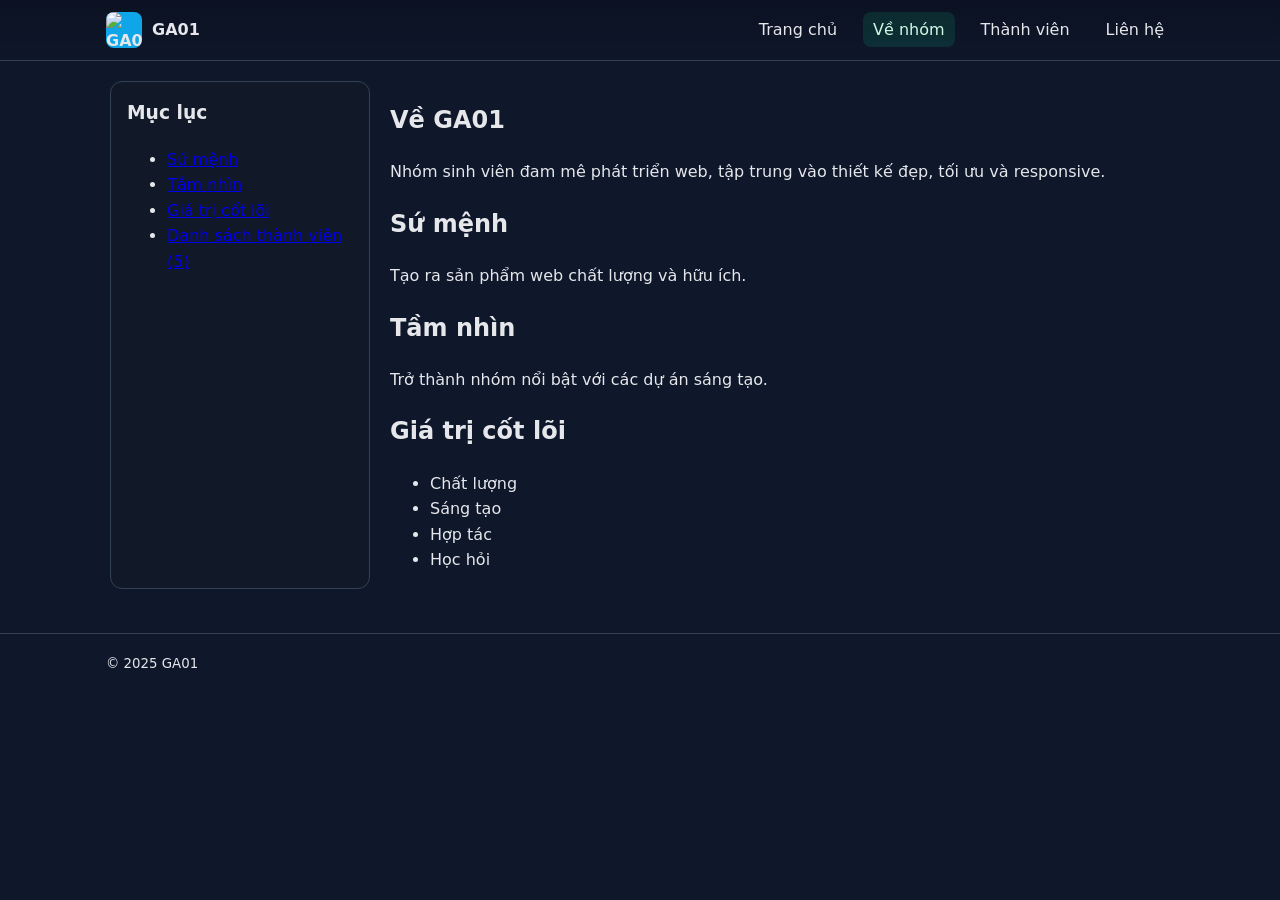
==== about.html @ 02be4dfe "fix tên các file thành viên" ====
<!DOCTYPE html>
<html lang="vi">
<head>
  <meta charset="UTF-8" />
  <meta name="viewport" content="width=device-width, initial-scale=1" />
  <title>GA01 - Về nhóm</title>
  <link rel="stylesheet" href="css/style.css" />
</head>
<body>
  <header class="site-header">
    <div class="container">
      <a class="brand" href="index.html">
        <img src="assets/images/logo.png" alt="GA01 Logo" />
        <span>GA01</span>
      </a>
      <nav class="nav" aria-label="Primary">
        <button id="menuToggle" class="menu-toggle" aria-expanded="false" aria-controls="primaryMenu">☰</button>
        <ul id="primaryMenu" class="menu">
          <li><a href="index.html">Trang chủ</a></li>
          <li><a class="active" href="about.html">Về nhóm</a></li>
          <li><a href="index.html#members">Thành viên</a></li>
          <li><a href="index.html#contact">Liên hệ</a></li>
        </ul>
      </nav>
    </div>
  </header>

  <main class="container layout">
    <aside class="sidebar">
      <h3>Mục lục</h3>
      <ul>
        <li><a href="#mission">Sứ mệnh</a></li>
        <li><a href="#vision">Tầm nhìn</a></li>
        <li><a href="#values">Giá trị cốt lõi</a></li>
        <li><a href="index.html#members">Danh sách thành viên (5)</a></li>
      </ul>
    </aside>

    <section class="content">
      <h1>Về GA01</h1>
      <p>Nhóm sinh viên đam mê phát triển web, tập trung vào thiết kế đẹp, tối ưu và responsive.</p>

      <h2 id="mission">Sứ mệnh</h2>
      <p>Tạo ra sản phẩm web chất lượng và hữu ích.</p>

      <h2 id="vision">Tầm nhìn</h2>
      <p>Trở thành nhóm nổi bật với các dự án sáng tạo.</p>

      <h2 id="values">Giá trị cốt lõi</h2>
      <ul>
        <li>Chất lượng</li>
        <li>Sáng tạo</li>
        <li>Hợp tác</li>
        <li>Học hỏi</li>
      </ul>
    </section>
  </main>

  <footer class="site-footer">
    <div class="container">
      <small>&copy; 2025 GA01</small>
    </div>
  </footer>

  <script src="js/script.js"></script>
</body>
</html>
---- css/style.css ----
/* GA01 Group Website - Base Styles */
:root{
  --bg:#0f172a; /* slate-900 */
  --panel:#111827; /* gray-900 */
  --text:#e5e7eb; /* gray-200 */
  --muted:#9ca3af; /* gray-400 */
  --primary:#10b981; /* emerald-500 */
  --primary-600:#059669;
  --card:#1f2937; /* gray-800 */
  --border:#334155; /* slate-700 */
}
*{box-sizing:border-box}
html,body{margin:0;padding:0;background:var(--bg);color:var(--text);font-family:system-ui,-apple-system,Segoe UI,Roboto,Ubuntu,"Helvetica Neue",Arial,"Noto Sans",sans-serif;line-height:1.6}
img{max-width:100%;display:block}
.container{max-width:1100px;margin:0 auto;padding:0 16px}

/* Header */
.site-header{position:sticky;top:0;z-index:50;background:linear-gradient(180deg,#0b1222,rgba(15,23,42,.7));backdrop-filter:blur(6px);border-bottom:1px solid var(--border)}
.site-header .brand{display:flex;align-items:center;gap:10px;color:var(--text);text-decoration:none;font-weight:700}
.site-header .brand img{width:36px;height:36px;object-fit:cover;border-radius:8px;background:#0ea5e9}
.site-header .container{display:flex;align-items:center;justify-content:space-between;padding:12px 16px}
.nav .menu{list-style:none;margin:0;padding:0;display:flex;gap:16px}
.nav a{color:var(--text);text-decoration:none;padding:8px 10px;border-radius:8px}
.nav a.active,.nav a:hover{background:rgba(16,185,129,.15);color:#d1fae5}
.menu-toggle{display:none;background:none;border:1px solid var(--border);color:var(--text);padding:6px 10px;border-radius:8px}

/* Layout */
.layout{display:grid;grid-template-columns:260px 1fr;gap:20px;padding:20px}
.sidebar{background:var(--panel);border:1px solid var(--border);border-radius:12px;padding:16px}
.sidebar h3{margin-top:0}
.content{background:transparent}

/* Hero */
.hero{background:linear-gradient(135deg,rgba(16,185,129,.15),rgba(59,130,246,.1));border:1px solid var(--border);padding:24px;border-radius:16px;margin-bottom:20px}
.hero h1{margin:0 0 10px}

/* Cards */
.grid{display:grid;grid-template-columns:repeat(5,1fr);gap:16px}
.card{background:var(--card);border:1px solid var(--border);border-radius:14px;overflow:hidden;display:flex;flex-direction:column}
.card img{height:160px;object-fit:cover}
.card h3{margin:12px 12px 0}
.card p{margin:4px 12px 12px;color:var(--muted)}
.btn{margin:0 12px 14px;align-self:flex-start;background:var(--primary);color:#06291f;text-decoration:none;padding:8px 12px;border-radius:8px;font-weight:600}
.btn:hover{background:var(--primary-600);color:#eafff7}

/* Member page */
.member-header{display:flex;align-items:center;gap:16px;margin-bottom:16px}
.avatar{width:96px;height:96px;border-radius:50%;object-fit:cover;border:3px solid var(--primary)}

/* Contact */
.contact ul{list-style:none;padding:0;margin:0}
.contact li{padding:6px 0;border-bottom:1px dashed var(--border)}

/* Footer */
.site-footer{border-top:1px solid var(--border);margin-top:24px}
.site-footer .container{padding:16px}

/* Responsive */
@media (max-width: 980px){
  .layout{grid-template-columns:1fr;}
  .grid{grid-template-columns:repeat(2,1fr)}
}
@media (max-width: 560px){
  .nav .menu{display:none;flex-direction:column;background:var(--panel);position:absolute;right:16px;top:56px;border:1px solid var(--border);border-radius:12px;padding:8px;width:min(90vw,260px)}
  .menu-toggle{display:inline-block}
  .grid{grid-template-columns:1fr}
}
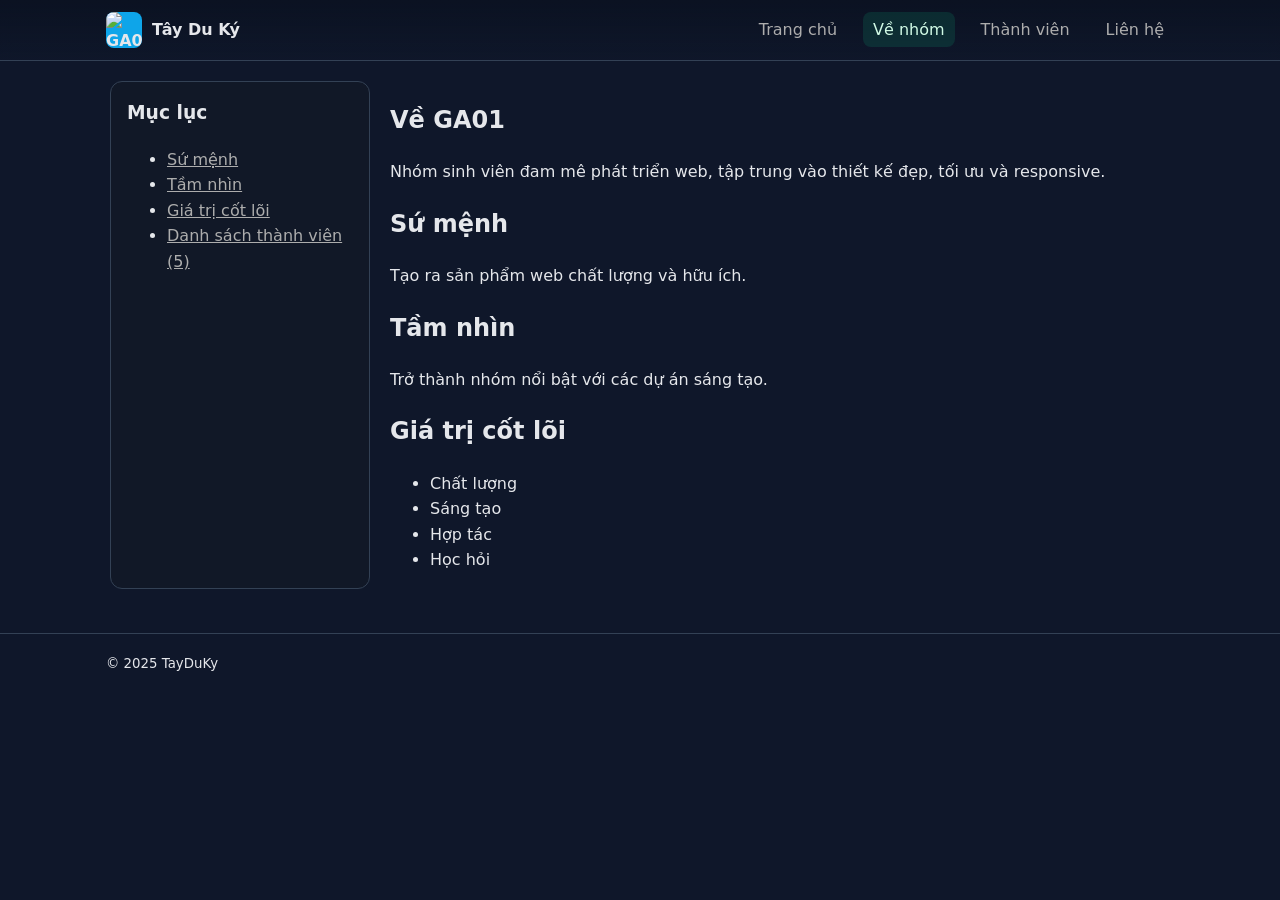
==== commit 185cd63a: "chore(Khai): Rewrite group's name in footer and header" ====
--- a/about.html
+++ b/about.html
@@ -1,67 +1,77 @@
 <!DOCTYPE html>
 <html lang="vi">
-<head>
-  <meta charset="UTF-8" />
-  <meta name="viewport" content="width=device-width, initial-scale=1" />
-  <title>GA01 - Về nhóm</title>
-  <link rel="stylesheet" href="css/style.css" />
-</head>
-<body>
-  <header class="site-header">
-    <div class="container">
-      <a class="brand" href="index.html">
-        <img src="assets/images/logo.png" alt="GA01 Logo" />
-        <span>GA01</span>
-      </a>
-      <nav class="nav" aria-label="Primary">
-        <button id="menuToggle" class="menu-toggle" aria-expanded="false" aria-controls="primaryMenu">☰</button>
-        <ul id="primaryMenu" class="menu">
-          <li><a href="index.html">Trang chủ</a></li>
-          <li><a class="active" href="about.html">Về nhóm</a></li>
-          <li><a href="index.html#members">Thành viên</a></li>
-          <li><a href="index.html#contact">Liên hệ</a></li>
+  <head>
+    <meta charset="UTF-8" />
+    <meta name="viewport" content="width=device-width, initial-scale=1" />
+    <title>GA01 - Về nhóm</title>
+    <link rel="stylesheet" href="css/style.css" />
+  </head>
+  <body>
+    <header class="site-header">
+      <div class="container">
+        <a class="brand" href="index.html">
+          <img src="assets/images/logo.png" alt="GA01 Logo" />
+          <span>Tây Du Ký</span>
+        </a>
+        <nav class="nav" aria-label="Primary">
+          <button
+            id="menuToggle"
+            class="menu-toggle"
+            aria-expanded="false"
+            aria-controls="primaryMenu"
+          >
+            ☰
+          </button>
+          <ul id="primaryMenu" class="menu">
+            <li><a href="index.html">Trang chủ</a></li>
+            <li><a class="active" href="about.html">Về nhóm</a></li>
+            <li><a href="index.html#members">Thành viên</a></li>
+            <li><a href="index.html#contact">Liên hệ</a></li>
+          </ul>
+        </nav>
+      </div>
+    </header>
+
+    <main class="container layout">
+      <aside class="sidebar">
+        <h3>Mục lục</h3>
+        <ul>
+          <li><a href="mission.html">Sứ mệnh</a></li>
+          <li><a href="vision.html">Tầm nhìn</a></li>
+          <li><a href="values.html">Giá trị cốt lõi</a></li>
+          <li><a href="index.html#members">Danh sách thành viên (5)</a></li>
         </ul>
-      </nav>
-    </div>
-  </header>
+      </aside>
 
-  <main class="container layout">
-    <aside class="sidebar">
-      <h3>Mục lục</h3>
-      <ul>
-        <li><a href="#mission">Sứ mệnh</a></li>
-        <li><a href="#vision">Tầm nhìn</a></li>
-        <li><a href="#values">Giá trị cốt lõi</a></li>
-        <li><a href="index.html#members">Danh sách thành viên (5)</a></li>
-      </ul>
-    </aside>
+      <section class="content">
+        <h1>Về GA01</h1>
+        <p>
+          Nhóm sinh viên đam mê phát triển web, tập trung vào thiết kế đẹp, tối
+          ưu và responsive.
+        </p>
 
-    <section class="content">
-      <h1>Về GA01</h1>
-      <p>Nhóm sinh viên đam mê phát triển web, tập trung vào thiết kế đẹp, tối ưu và responsive.</p>
+        <h2 id="mission">Sứ mệnh</h2>
+        <p>Tạo ra sản phẩm web chất lượng và hữu ích.</p>
 
-      <h2 id="mission">Sứ mệnh</h2>
-      <p>Tạo ra sản phẩm web chất lượng và hữu ích.</p>
+        <h2 id="vision">Tầm nhìn</h2>
+        <p>Trở thành nhóm nổi bật với các dự án sáng tạo.</p>
 
-      <h2 id="vision">Tầm nhìn</h2>
-      <p>Trở thành nhóm nổi bật với các dự án sáng tạo.</p>
+        <h2 id="values">Giá trị cốt lõi</h2>
+        <ul>
+          <li>Chất lượng</li>
+          <li>Sáng tạo</li>
+          <li>Hợp tác</li>
+          <li>Học hỏi</li>
+        </ul>
+      </section>
+    </main>
 
-      <h2 id="values">Giá trị cốt lõi</h2>
-      <ul>
-        <li>Chất lượng</li>
-        <li>Sáng tạo</li>
-        <li>Hợp tác</li>
-        <li>Học hỏi</li>
-      </ul>
-    </section>
-  </main>
+    <footer class="site-footer">
+      <div class="container">
+        <small>&copy; 2025 TayDuKy</small>
+      </div>
+    </footer>
 
-  <footer class="site-footer">
-    <div class="container">
-      <small>&copy; 2025 GA01</small>
-    </div>
-  </footer>
-
-  <script src="js/script.js"></script>
-</body>
+    <script src="js/script.js"></script>
+  </body>
 </html>
--- a/css/style.css
+++ b/css/style.css
@@ -1,67 +1,244 @@
 /* GA01 Group Website - Base Styles */
-:root{
-  --bg:#0f172a; /* slate-900 */
-  --panel:#111827; /* gray-900 */
-  --text:#e5e7eb; /* gray-200 */
-  --muted:#9ca3af; /* gray-400 */
-  --primary:#10b981; /* emerald-500 */
-  --primary-600:#059669;
-  --card:#1f2937; /* gray-800 */
-  --border:#334155; /* slate-700 */
-}
-*{box-sizing:border-box}
-html,body{margin:0;padding:0;background:var(--bg);color:var(--text);font-family:system-ui,-apple-system,Segoe UI,Roboto,Ubuntu,"Helvetica Neue",Arial,"Noto Sans",sans-serif;line-height:1.6}
-img{max-width:100%;display:block}
-.container{max-width:1100px;margin:0 auto;padding:0 16px}
+:root {
+  --bg: #0f172a; /* slate-900 */
+  --panel: #111827; /* gray-900 */
+  --text: #e5e7eb; /* gray-200 */
+  --muted: #9ca3af; /* gray-400 */
+  --primary: #10b981; /* emerald-500 */
+  --primary-600: #059669;
+  --card: #1f2937; /* gray-800 */
+  --border: #334155; /* slate-700 */
+}
+* {
+  box-sizing: border-box;
+}
+html,
+body {
+  margin: 0;
+  padding: 0;
+  background: var(--bg);
+  color: var(--text);
+  font-family: system-ui, -apple-system, Segoe UI, Roboto, Ubuntu,
+    "Helvetica Neue", Arial, "Noto Sans", sans-serif;
+  line-height: 1.6;
+}
+img {
+  max-width: 100%;
+  display: block;
+}
+.container {
+  max-width: 1100px;
+  margin: 0 auto;
+  padding: 0 16px;
+}
 
 /* Header */
-.site-header{position:sticky;top:0;z-index:50;background:linear-gradient(180deg,#0b1222,rgba(15,23,42,.7));backdrop-filter:blur(6px);border-bottom:1px solid var(--border)}
-.site-header .brand{display:flex;align-items:center;gap:10px;color:var(--text);text-decoration:none;font-weight:700}
-.site-header .brand img{width:36px;height:36px;object-fit:cover;border-radius:8px;background:#0ea5e9}
-.site-header .container{display:flex;align-items:center;justify-content:space-between;padding:12px 16px}
-.nav .menu{list-style:none;margin:0;padding:0;display:flex;gap:16px}
-.nav a{color:var(--text);text-decoration:none;padding:8px 10px;border-radius:8px}
-.nav a.active,.nav a:hover{background:rgba(16,185,129,.15);color:#d1fae5}
-.menu-toggle{display:none;background:none;border:1px solid var(--border);color:var(--text);padding:6px 10px;border-radius:8px}
+.site-header {
+  position: sticky;
+  top: 0;
+  z-index: 50;
+  background: linear-gradient(180deg, #0b1222, rgba(15, 23, 42, 0.7));
+  backdrop-filter: blur(6px);
+  border-bottom: 1px solid var(--border);
+}
+.site-header .brand {
+  display: flex;
+  align-items: center;
+  gap: 10px;
+  color: var(--text);
+  text-decoration: none;
+  font-weight: 700;
+}
+.site-header .brand img {
+  width: 36px;
+  height: 36px;
+  object-fit: cover;
+  border-radius: 8px;
+  background: #0ea5e9;
+}
+.site-header .container {
+  display: flex;
+  align-items: center;
+  justify-content: space-between;
+  padding: 12px 16px;
+}
+.nav .menu {
+  list-style: none;
+  margin: 0;
+  padding: 0;
+  display: flex;
+  gap: 16px;
+}
+.nav a {
+  color: var(--text);
+  text-decoration: none;
+  padding: 8px 10px;
+  border-radius: 8px;
+}
+.nav a.active,
+.nav a:hover {
+  background: rgba(16, 185, 129, 0.15);
+  color: #d1fae5;
+}
+.menu-toggle {
+  display: none;
+  background: none;
+  border: 1px solid var(--border);
+  color: var(--text);
+  padding: 6px 10px;
+  border-radius: 8px;
+}
 
 /* Layout */
-.layout{display:grid;grid-template-columns:260px 1fr;gap:20px;padding:20px}
-.sidebar{background:var(--panel);border:1px solid var(--border);border-radius:12px;padding:16px}
-.sidebar h3{margin-top:0}
-.content{background:transparent}
-
+.layout {
+  display: grid;
+  grid-template-columns: 260px 1fr;
+  gap: 20px;
+  padding: 20px;
+}
+.sidebar {
+  background: var(--panel);
+  border: 1px solid var(--border);
+  border-radius: 12px;
+  padding: 16px;
+}
+.sidebar h3 {
+  margin-top: 0;
+}
+.content {
+  background: transparent;
+}
+
+/*a link*/
+a:link {
+  color: rgb(173, 173, 173);
+}
+
+a:visited {
+  color: rgb(173, 173, 173);
+}
+
+a:hover {
+  color: rgb(184, 187, 251);
+  text-decoration: underline; /* Thêm gạch chân khi di chuột */
+}
 /* Hero */
-.hero{background:linear-gradient(135deg,rgba(16,185,129,.15),rgba(59,130,246,.1));border:1px solid var(--border);padding:24px;border-radius:16px;margin-bottom:20px}
-.hero h1{margin:0 0 10px}
+.hero {
+  background: linear-gradient(
+    135deg,
+    rgba(16, 185, 129, 0.15),
+    rgba(59, 130, 246, 0.1)
+  );
+  border: 1px solid var(--border);
+  padding: 24px;
+  border-radius: 16px;
+  margin-bottom: 20px;
+}
+.hero h1 {
+  margin: 0 0 10px;
+}
 
 /* Cards */
-.grid{display:grid;grid-template-columns:repeat(5,1fr);gap:16px}
-.card{background:var(--card);border:1px solid var(--border);border-radius:14px;overflow:hidden;display:flex;flex-direction:column}
-.card img{height:160px;object-fit:cover}
-.card h3{margin:12px 12px 0}
-.card p{margin:4px 12px 12px;color:var(--muted)}
-.btn{margin:0 12px 14px;align-self:flex-start;background:var(--primary);color:#06291f;text-decoration:none;padding:8px 12px;border-radius:8px;font-weight:600}
-.btn:hover{background:var(--primary-600);color:#eafff7}
+.grid {
+  display: grid;
+  grid-template-columns: repeat(5, 1fr);
+  gap: 16px;
+}
+.card {
+  background: var(--card);
+  border: 1px solid var(--border);
+  border-radius: 14px;
+  overflow: hidden;
+  display: flex;
+  flex-direction: column;
+}
+.card img {
+  height: 160px;
+  object-fit: cover;
+}
+.card h3 {
+  margin: 12px 12px 0;
+}
+.card p {
+  margin: 4px 12px 12px;
+  color: var(--muted);
+}
+.btn {
+  margin: 0 12px 14px;
+  align-self: flex-start;
+  background: var(--primary);
+  color: #06291f;
+  text-decoration: none;
+  padding: 8px 12px;
+  border-radius: 8px;
+  font-weight: 600;
+}
+.btn:hover {
+  background: var(--primary-600);
+  color: #eafff7;
+}
 
 /* Member page */
-.member-header{display:flex;align-items:center;gap:16px;margin-bottom:16px}
-.avatar{width:96px;height:96px;border-radius:50%;object-fit:cover;border:3px solid var(--primary)}
+.member-header {
+  display: flex;
+  align-items: center;
+  gap: 16px;
+  margin-bottom: 16px;
+}
+.avatar {
+  width: 96px;
+  height: 96px;
+  border-radius: 50%;
+  object-fit: cover;
+  border: 3px solid var(--primary);
+}
 
 /* Contact */
-.contact ul{list-style:none;padding:0;margin:0}
-.contact li{padding:6px 0;border-bottom:1px dashed var(--border)}
+.contact ul {
+  list-style: none;
+  padding: 0;
+  margin: 0;
+}
+.contact li {
+  padding: 6px 0;
+  border-bottom: 1px dashed var(--border);
+}
 
 /* Footer */
-.site-footer{border-top:1px solid var(--border);margin-top:24px}
-.site-footer .container{padding:16px}
+.site-footer {
+  border-top: 1px solid var(--border);
+  margin-top: 24px;
+}
+.site-footer .container {
+  padding: 16px;
+}
 
 /* Responsive */
-@media (max-width: 980px){
-  .layout{grid-template-columns:1fr;}
-  .grid{grid-template-columns:repeat(2,1fr)}
-}
-@media (max-width: 560px){
-  .nav .menu{display:none;flex-direction:column;background:var(--panel);position:absolute;right:16px;top:56px;border:1px solid var(--border);border-radius:12px;padding:8px;width:min(90vw,260px)}
-  .menu-toggle{display:inline-block}
-  .grid{grid-template-columns:1fr}
-}
+@media (max-width: 980px) {
+  .layout {
+    grid-template-columns: 1fr;
+  }
+  .grid {
+    grid-template-columns: repeat(2, 1fr);
+  }
+}
+@media (max-width: 560px) {
+  .nav .menu {
+    display: none;
+    flex-direction: column;
+    background: var(--panel);
+    position: absolute;
+    right: 16px;
+    top: 56px;
+    border: 1px solid var(--border);
+    border-radius: 12px;
+    padding: 8px;
+    width: min(90vw, 260px);
+  }
+  .menu-toggle {
+    display: inline-block;
+  }
+  .grid {
+    grid-template-columns: 1fr;
+  }
+}
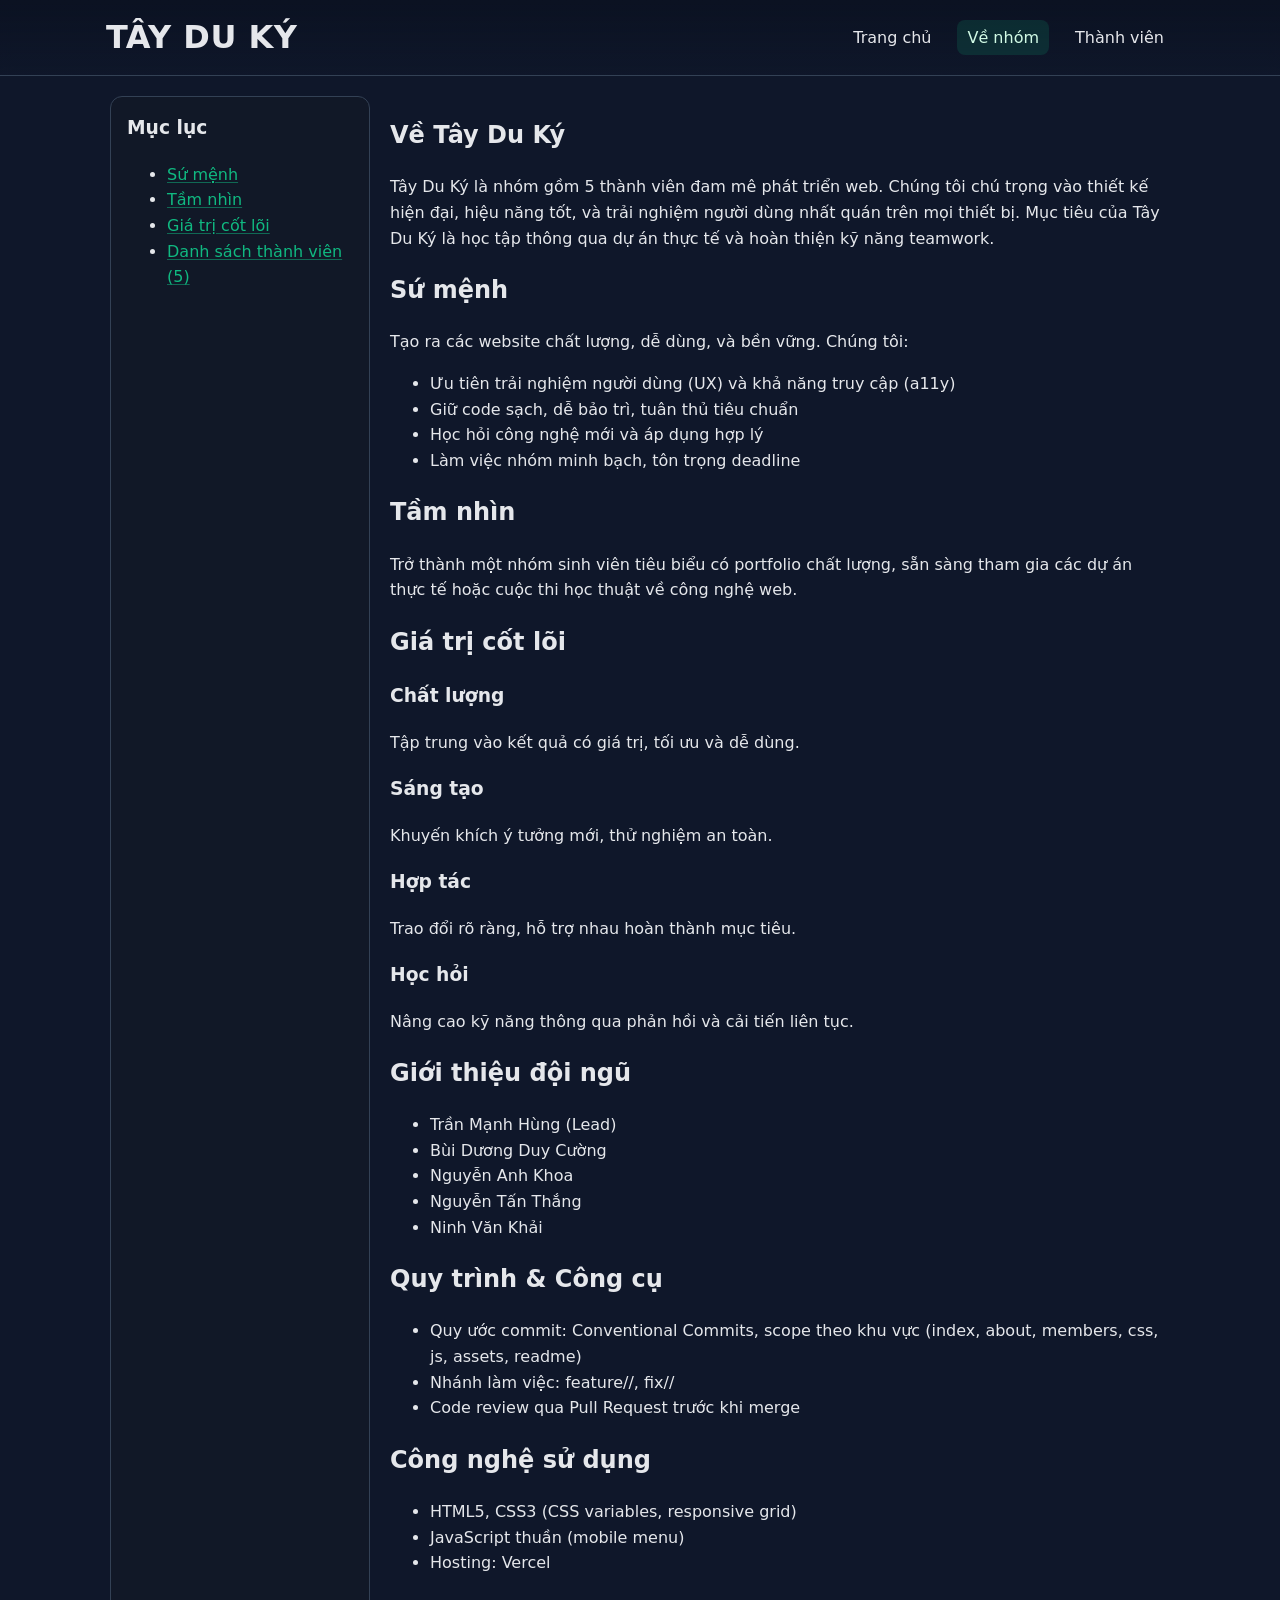
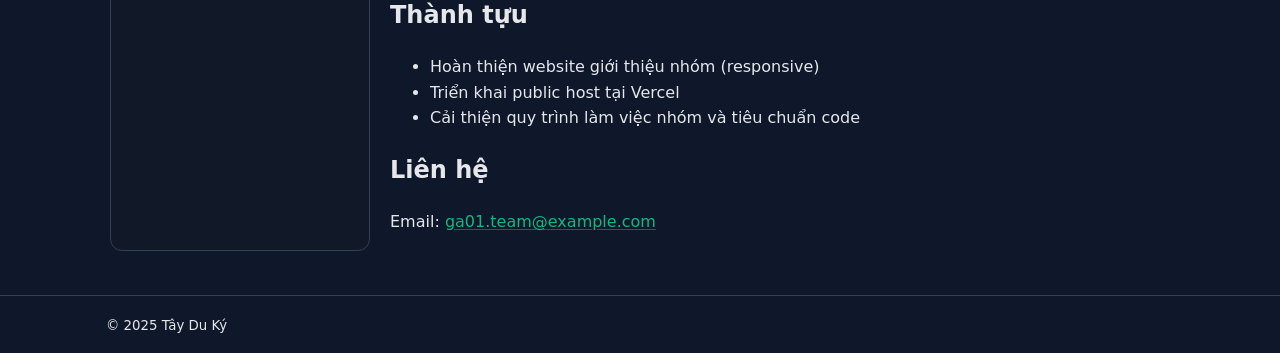
==== commit 20c7ea1e: "feat(Hùng): Cập nhật tên nhóm, chỉnh sửa 1 chút về màu sắc css" ====
--- a/about.html
+++ b/about.html
@@ -1,77 +1,126 @@
 <!DOCTYPE html>
 <html lang="vi">
-  <head>
-    <meta charset="UTF-8" />
-    <meta name="viewport" content="width=device-width, initial-scale=1" />
-    <title>GA01 - Về nhóm</title>
-    <link rel="stylesheet" href="css/style.css" />
-  </head>
-  <body>
-    <header class="site-header">
-      <div class="container">
-        <a class="brand" href="index.html">
-          <img src="assets/images/logo.png" alt="GA01 Logo" />
-          <span>Tây Du Ký</span>
-        </a>
-        <nav class="nav" aria-label="Primary">
-          <button
-            id="menuToggle"
-            class="menu-toggle"
-            aria-expanded="false"
-            aria-controls="primaryMenu"
-          >
-            ☰
-          </button>
-          <ul id="primaryMenu" class="menu">
-            <li><a href="index.html">Trang chủ</a></li>
-            <li><a class="active" href="about.html">Về nhóm</a></li>
-            <li><a href="index.html#members">Thành viên</a></li>
-            <li><a href="index.html#contact">Liên hệ</a></li>
-          </ul>
-        </nav>
+<head>
+  <meta charset="UTF-8" />
+  <meta name="viewport" content="width=device-width, initial-scale=1" />
+  <title>Tây Du Ký - Về nhóm</title>
+  <link rel="stylesheet" href="css/style.css" />
+</head>
+<body>
+  <header class="site-header">
+    <div class="container">
+      <a class="brand" href="index.html">
+        <span>TÂY DU KÝ</span>
+      </a>
+      <nav class="nav" aria-label="Primary">
+        <button id="menuToggle" class="menu-toggle" aria-expanded="false" aria-controls="primaryMenu">☰</button>
+        <ul id="primaryMenu" class="menu">
+          <li><a href="index.html">Trang chủ</a></li>
+          <li><a class="active" href="about.html">Về nhóm</a></li>
+          <li><a href="index.html#members">Thành viên</a></li>
+        </ul>
+      </nav>
+    </div>
+  </header>
+
+  <main class="container layout">
+    <aside class="sidebar">
+      <h3>Mục lục</h3>
+      <ul>
+        <li><a href="#mission">Sứ mệnh</a></li>
+        <li><a href="#vision">Tầm nhìn</a></li>
+        <li><a href="#values">Giá trị cốt lõi</a></li>
+        <li><a href="index.html#members">Danh sách thành viên (5)</a></li>
+      </ul>
+    </aside>
+
+    <section class="content">
+      <h1>Về Tây Du Ký</h1>
+      <p>Tây Du Ký là nhóm gồm 5 thành viên đam mê phát triển web. Chúng tôi chú trọng vào thiết kế hiện đại, hiệu năng tốt, và trải nghiệm người dùng nhất quán trên mọi thiết bị. Mục tiêu của Tây Du Ký là học tập thông qua dự án thực tế và hoàn thiện kỹ năng teamwork.</p>
+
+      <h2 id="mission">Sứ mệnh</h2>
+      <div class="content-box">
+        <p>Tạo ra các website chất lượng, dễ dùng, và bền vững. Chúng tôi:</p>
+        <ul>
+          <li>Ưu tiên trải nghiệm người dùng (UX) và khả năng truy cập (a11y)</li>
+          <li>Giữ code sạch, dễ bảo trì, tuân thủ tiêu chuẩn</li>
+          <li>Học hỏi công nghệ mới và áp dụng hợp lý</li>
+          <li>Làm việc nhóm minh bạch, tôn trọng deadline</li>
+        </ul>
       </div>
-    </header>
 
-    <main class="container layout">
-      <aside class="sidebar">
-        <h3>Mục lục</h3>
+      <h2 id="vision">Tầm nhìn</h2>
+      <div class="content-box">
+        <p>Trở thành một nhóm sinh viên tiêu biểu có portfolio chất lượng, sẵn sàng tham gia các dự án thực tế hoặc cuộc thi học thuật về công nghệ web.</p>
+      </div>
+
+      <h2 id="values">Giá trị cốt lõi</h2>
+      <div class="values-grid">
+        <div class="value-item">
+          <h3>Chất lượng</h3>
+          <p>Tập trung vào kết quả có giá trị, tối ưu và dễ dùng.</p>
+        </div>
+        <div class="value-item">
+          <h3>Sáng tạo</h3>
+          <p>Khuyến khích ý tưởng mới, thử nghiệm an toàn.</p>
+        </div>
+        <div class="value-item">
+          <h3>Hợp tác</h3>
+          <p>Trao đổi rõ ràng, hỗ trợ nhau hoàn thành mục tiêu.</p>
+        </div>
+        <div class="value-item">
+          <h3>Học hỏi</h3>
+          <p>Nâng cao kỹ năng thông qua phản hồi và cải tiến liên tục.</p>
+        </div>
+      </div>
+
+      <h2>Giới thiệu đội ngũ</h2>
+      <ul>
+        <li>Trần Mạnh Hùng (Lead)</li>
+        <li>Bùi Dương Duy Cường</li>
+        <li>Nguyễn Anh Khoa</li>
+        <li>Nguyễn Tấn Thắng</li>
+        <li>Ninh Văn Khải</li>
+      </ul>
+
+      <h2>Quy trình & Công cụ</h2>
+      <div class="content-box">
         <ul>
-          <li><a href="mission.html">Sứ mệnh</a></li>
-          <li><a href="vision.html">Tầm nhìn</a></li>
-          <li><a href="values.html">Giá trị cốt lõi</a></li>
-          <li><a href="index.html#members">Danh sách thành viên (5)</a></li>
+          <li>Quy ước commit: Conventional Commits, scope theo khu vực (index, about, members, css, js, assets, readme)</li>
+          <li>Nhánh làm việc: feature/<alias>/<topic>, fix/<alias>/<topic></li>
+          <li>Code review qua Pull Request trước khi merge</li>
         </ul>
-      </aside>
+      </div>
 
-      <section class="content">
-        <h1>Về GA01</h1>
-        <p>
-          Nhóm sinh viên đam mê phát triển web, tập trung vào thiết kế đẹp, tối
-          ưu và responsive.
-        </p>
+      <h2>Công nghệ sử dụng</h2>
+      <div class="content-box">
+        <ul>
+          <li>HTML5, CSS3 (CSS variables, responsive grid)</li>
+          <li>JavaScript thuần (mobile menu)</li>
+          <li>Hosting: Vercel</li>
+        </ul>
+      </div>
 
-        <h2 id="mission">Sứ mệnh</h2>
-        <p>Tạo ra sản phẩm web chất lượng và hữu ích.</p>
+      <h2>Thành tựu</h2>
+      <div class="content-box">
+        <ul>
+          <li>Hoàn thiện website giới thiệu nhóm (responsive)</li>
+          <li>Triển khai public host tại Vercel</li>
+          <li>Cải thiện quy trình làm việc nhóm và tiêu chuẩn code</li>
+        </ul>
+      </div>
 
-        <h2 id="vision">Tầm nhìn</h2>
-        <p>Trở thành nhóm nổi bật với các dự án sáng tạo.</p>
+      <h2>Liên hệ</h2>
+      <p>Email: <a href="mailto:ga01.team@example.com">ga01.team@example.com</a></p>
+    </section>
+  </main>
 
-        <h2 id="values">Giá trị cốt lõi</h2>
-        <ul>
-          <li>Chất lượng</li>
-          <li>Sáng tạo</li>
-          <li>Hợp tác</li>
-          <li>Học hỏi</li>
-        </ul>
-      </section>
-    </main>
+  <footer class="site-footer">
+    <div class="container">
+  <small>&copy; 2025 Tây Du Ký</small>
+    </div>
+  </footer>
 
-    <footer class="site-footer">
-      <div class="container">
-        <small>&copy; 2025 TayDuKy</small>
-      </div>
-    </footer>
-
-    <script src="js/script.js"></script>
-  </body>
+  <script src="js/script.js"></script>
+</body>
 </html>
--- a/css/style.css
+++ b/css/style.css
@@ -1,244 +1,81 @@
 /* GA01 Group Website - Base Styles */
-:root {
-  --bg: #0f172a; /* slate-900 */
-  --panel: #111827; /* gray-900 */
-  --text: #e5e7eb; /* gray-200 */
-  --muted: #9ca3af; /* gray-400 */
-  --primary: #10b981; /* emerald-500 */
-  --primary-600: #059669;
-  --card: #1f2937; /* gray-800 */
-  --border: #334155; /* slate-700 */
+:root{
+  --bg:#0f172a; /* slate-900 */
+  --panel:#111827; /* gray-900 */
+  --text:#e5e7eb; /* gray-200 */
+  --muted:#9ca3af; /* gray-400 */
+  --primary:#10b981; /* emerald-500 */
+  --primary-600:#059669;
+  --card:#1f2937; /* gray-800 */
+  --border:#334155; /* slate-700 */
+  /* Link theming */
+  --link: var(--primary);
+  --link-hover: var(--primary-600);
+  --link-visited: #34d399; /* emerald-400 */
 }
-* {
-  box-sizing: border-box;
-}
-html,
-body {
-  margin: 0;
-  padding: 0;
-  background: var(--bg);
-  color: var(--text);
-  font-family: system-ui, -apple-system, Segoe UI, Roboto, Ubuntu,
-    "Helvetica Neue", Arial, "Noto Sans", sans-serif;
-  line-height: 1.6;
-}
-img {
-  max-width: 100%;
-  display: block;
-}
-.container {
-  max-width: 1100px;
-  margin: 0 auto;
-  padding: 0 16px;
-}
+*{box-sizing:border-box}
+html,body{margin:0;padding:0;background:var(--bg);color:var(--text);font-family:system-ui,-apple-system,Segoe UI,Roboto,Ubuntu,"Helvetica Neue",Arial,"Noto Sans",sans-serif;line-height:1.6}
+img{max-width:100%;display:block}
+.container{max-width:1100px;margin:0 auto;padding:0 16px}
+
+/* Global links */
+a{color:var(--link);text-decoration:underline;text-underline-offset:2px;text-decoration-color:rgba(16,185,129,.5)}
+a:hover{color:var(--link-hover);text-decoration-color:var(--link-hover)}
+a:active{color:var(--link-hover);filter:brightness(1.08)}
+a:visited{color:var(--link-visited)}
+a:focus-visible{outline:2px solid var(--primary);outline-offset:2px;border-radius:4px}
 
 /* Header */
-.site-header {
-  position: sticky;
-  top: 0;
-  z-index: 50;
-  background: linear-gradient(180deg, #0b1222, rgba(15, 23, 42, 0.7));
-  backdrop-filter: blur(6px);
-  border-bottom: 1px solid var(--border);
-}
-.site-header .brand {
-  display: flex;
-  align-items: center;
-  gap: 10px;
-  color: var(--text);
-  text-decoration: none;
-  font-weight: 700;
-}
-.site-header .brand img {
-  width: 36px;
-  height: 36px;
-  object-fit: cover;
-  border-radius: 8px;
-  background: #0ea5e9;
-}
-.site-header .container {
-  display: flex;
-  align-items: center;
-  justify-content: space-between;
-  padding: 12px 16px;
-}
-.nav .menu {
-  list-style: none;
-  margin: 0;
-  padding: 0;
-  display: flex;
-  gap: 16px;
-}
-.nav a {
-  color: var(--text);
-  text-decoration: none;
-  padding: 8px 10px;
-  border-radius: 8px;
-}
-.nav a.active,
-.nav a:hover {
-  background: rgba(16, 185, 129, 0.15);
-  color: #d1fae5;
-}
-.menu-toggle {
-  display: none;
-  background: none;
-  border: 1px solid var(--border);
-  color: var(--text);
-  padding: 6px 10px;
-  border-radius: 8px;
-}
+.site-header{position:sticky;top:0;z-index:50;background:linear-gradient(180deg,#0b1222,rgba(15,23,42,.7));backdrop-filter:blur(6px);border-bottom:1px solid var(--border)}
+.site-header .brand{display:flex;align-items:center;gap:10px;color:var(--text);text-decoration:none;font-weight:900;letter-spacing:.5px}
+.site-header .brand span{font-size: clamp(22px, 4vw, 32px); text-transform: uppercase;}
+.site-header .container{display:flex;align-items:center;justify-content:space-between;padding:12px 16px}
+.nav .menu{list-style:none;margin:0;padding:0;display:flex;gap:16px}
+.nav a{color:var(--text);text-decoration:none;padding:8px 10px;border-radius:8px}
+.nav a:visited{color:var(--text)}
+.nav a.active,.nav a:hover{background:rgba(16,185,129,.15);color:#d1fae5}
+.menu-toggle{display:none;background:none;border:1px solid var(--border);color:var(--text);padding:6px 10px;border-radius:8px}
 
 /* Layout */
-.layout {
-  display: grid;
-  grid-template-columns: 260px 1fr;
-  gap: 20px;
-  padding: 20px;
-}
-.sidebar {
-  background: var(--panel);
-  border: 1px solid var(--border);
-  border-radius: 12px;
-  padding: 16px;
-}
-.sidebar h3 {
-  margin-top: 0;
-}
-.content {
-  background: transparent;
-}
+.layout{display:grid;grid-template-columns:260px 1fr;gap:20px;padding:20px}
+.sidebar{background:var(--panel);border:1px solid var(--border);border-radius:12px;padding:16px}
+.sidebar h3{margin-top:0}
+.content{background:transparent}
 
-/*a link*/
-a:link {
-  color: rgb(173, 173, 173);
-}
-
-a:visited {
-  color: rgb(173, 173, 173);
-}
-
-a:hover {
-  color: rgb(184, 187, 251);
-  text-decoration: underline; /* Thêm gạch chân khi di chuột */
-}
 /* Hero */
-.hero {
-  background: linear-gradient(
-    135deg,
-    rgba(16, 185, 129, 0.15),
-    rgba(59, 130, 246, 0.1)
-  );
-  border: 1px solid var(--border);
-  padding: 24px;
-  border-radius: 16px;
-  margin-bottom: 20px;
-}
-.hero h1 {
-  margin: 0 0 10px;
-}
+.hero{background:linear-gradient(135deg,rgba(16,185,129,.15),rgba(59,130,246,.1));border:1px solid var(--border);padding:24px;border-radius:16px;margin-bottom:20px}
+.hero h1{margin:0 0 10px}
 
 /* Cards */
-.grid {
-  display: grid;
-  grid-template-columns: repeat(5, 1fr);
-  gap: 16px;
-}
-.card {
-  background: var(--card);
-  border: 1px solid var(--border);
-  border-radius: 14px;
-  overflow: hidden;
-  display: flex;
-  flex-direction: column;
-}
-.card img {
-  height: 160px;
-  object-fit: cover;
-}
-.card h3 {
-  margin: 12px 12px 0;
-}
-.card p {
-  margin: 4px 12px 12px;
-  color: var(--muted);
-}
-.btn {
-  margin: 0 12px 14px;
-  align-self: flex-start;
-  background: var(--primary);
-  color: #06291f;
-  text-decoration: none;
-  padding: 8px 12px;
-  border-radius: 8px;
-  font-weight: 600;
-}
-.btn:hover {
-  background: var(--primary-600);
-  color: #eafff7;
-}
+.grid{display:grid;grid-template-columns:repeat(5,1fr);gap:16px}
+.card{background:var(--card);border:1px solid var(--border);border-radius:14px;overflow:hidden;display:flex;flex-direction:column}
+.card img{height:160px;object-fit:cover}
+.card h3{margin:12px 12px 0}
+.card p{margin:4px 12px 12px;color:var(--muted)}
+.btn{margin:0 12px 14px;align-self:flex-start;background:var(--primary);color:#06291f;text-decoration:none;padding:8px 12px;border-radius:8px;font-weight:600}
+.btn:link,.btn:visited{color:#06291f;text-decoration:none}
+.btn:hover{background:var(--primary-600);color:#eafff7}
+.btn:focus-visible{outline:2px solid #eafff7;outline-offset:2px}
 
 /* Member page */
-.member-header {
-  display: flex;
-  align-items: center;
-  gap: 16px;
-  margin-bottom: 16px;
-}
-.avatar {
-  width: 96px;
-  height: 96px;
-  border-radius: 50%;
-  object-fit: cover;
-  border: 3px solid var(--primary);
-}
+.member-header{display:flex;align-items:center;gap:16px;margin-bottom:16px}
+.avatar{width:96px;height:96px;border-radius:50%;object-fit:cover;border:3px solid var(--primary)}
 
 /* Contact */
-.contact ul {
-  list-style: none;
-  padding: 0;
-  margin: 0;
-}
-.contact li {
-  padding: 6px 0;
-  border-bottom: 1px dashed var(--border);
-}
+.contact ul{list-style:none;padding:0;margin:0}
+.contact li{padding:6px 0;border-bottom:1px dashed var(--border)}
 
 /* Footer */
-.site-footer {
-  border-top: 1px solid var(--border);
-  margin-top: 24px;
-}
-.site-footer .container {
-  padding: 16px;
-}
+.site-footer{border-top:1px solid var(--border);margin-top:24px}
+.site-footer .container{padding:16px}
 
 /* Responsive */
-@media (max-width: 980px) {
-  .layout {
-    grid-template-columns: 1fr;
-  }
-  .grid {
-    grid-template-columns: repeat(2, 1fr);
-  }
+@media (max-width: 980px){
+  .layout{grid-template-columns:1fr;}
+  .grid{grid-template-columns:repeat(2,1fr)}
 }
-@media (max-width: 560px) {
-  .nav .menu {
-    display: none;
-    flex-direction: column;
-    background: var(--panel);
-    position: absolute;
-    right: 16px;
-    top: 56px;
-    border: 1px solid var(--border);
-    border-radius: 12px;
-    padding: 8px;
-    width: min(90vw, 260px);
-  }
-  .menu-toggle {
-    display: inline-block;
-  }
-  .grid {
-    grid-template-columns: 1fr;
-  }
+@media (max-width: 560px){
+  .nav .menu{display:none;flex-direction:column;background:var(--panel);position:absolute;right:16px;top:56px;border:1px solid var(--border);border-radius:12px;padding:8px;width:min(90vw,260px)}
+  .menu-toggle{display:inline-block}
+  .grid{grid-template-columns:1fr}
 }
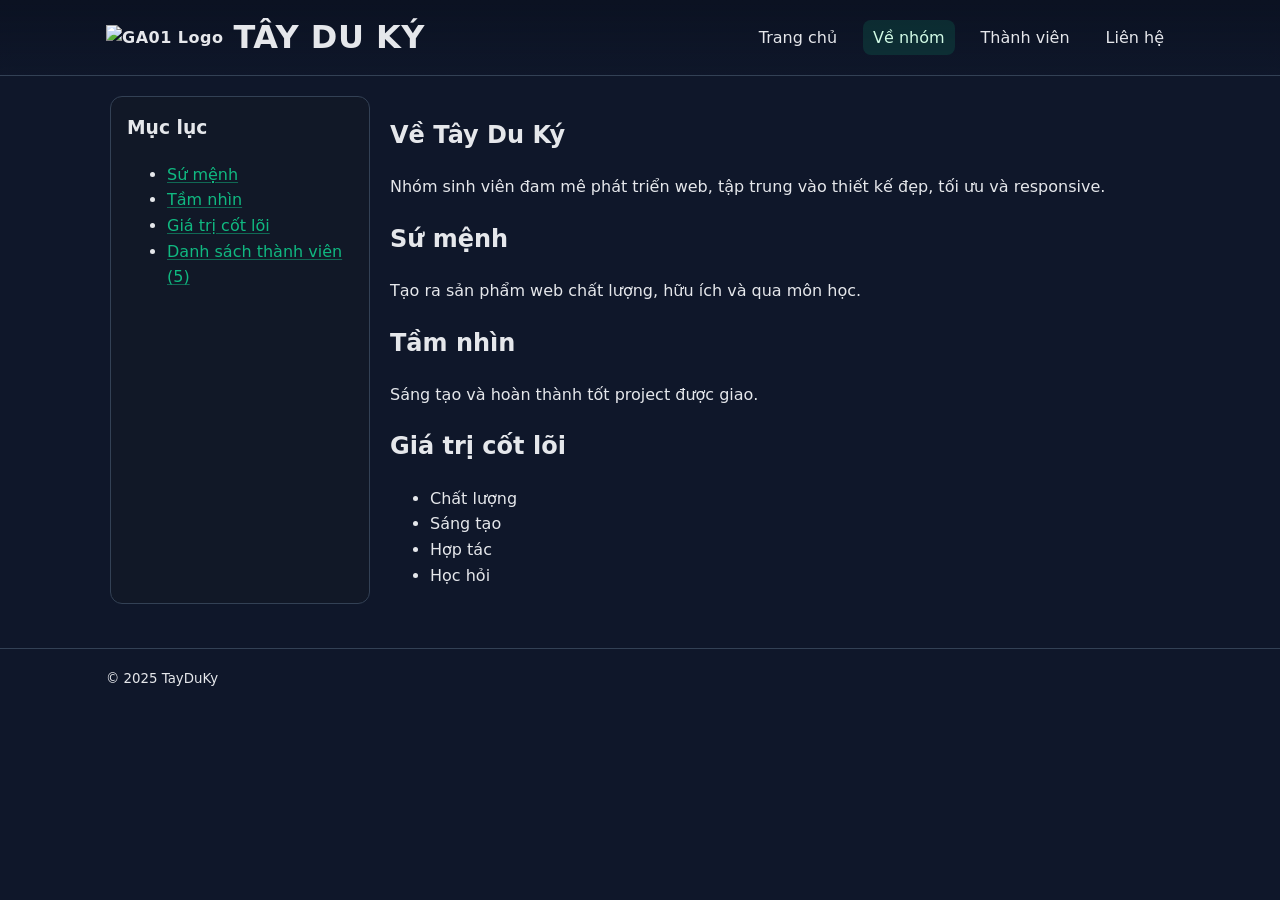
==== commit e235801b: "chore(Khai): Chinh sua lai noi dung" ====
--- a/about.html
+++ b/about.html
@@ -1,126 +1,77 @@
 <!DOCTYPE html>
 <html lang="vi">
-<head>
-  <meta charset="UTF-8" />
-  <meta name="viewport" content="width=device-width, initial-scale=1" />
-  <title>Tây Du Ký - Về nhóm</title>
-  <link rel="stylesheet" href="css/style.css" />
-</head>
-<body>
-  <header class="site-header">
-    <div class="container">
-      <a class="brand" href="index.html">
-        <span>TÂY DU KÝ</span>
-      </a>
-      <nav class="nav" aria-label="Primary">
-        <button id="menuToggle" class="menu-toggle" aria-expanded="false" aria-controls="primaryMenu">☰</button>
-        <ul id="primaryMenu" class="menu">
-          <li><a href="index.html">Trang chủ</a></li>
-          <li><a class="active" href="about.html">Về nhóm</a></li>
-          <li><a href="index.html#members">Thành viên</a></li>
+  <head>
+    <meta charset="UTF-8" />
+    <meta name="viewport" content="width=device-width, initial-scale=1" />
+    <title>Tây Du Kí - Về nhóm</title>
+    <link rel="stylesheet" href="css/style.css" />
+  </head>
+  <body>
+    <header class="site-header">
+      <div class="container">
+        <a class="brand" href="index.html">
+          <img src="assets/images/logo.png" alt="GA01 Logo" />
+          <span>Tây Du Ký</span>
+        </a>
+        <nav class="nav" aria-label="Primary">
+          <button
+            id="menuToggle"
+            class="menu-toggle"
+            aria-expanded="false"
+            aria-controls="primaryMenu"
+          >
+            ☰
+          </button>
+          <ul id="primaryMenu" class="menu">
+            <li><a href="index.html">Trang chủ</a></li>
+            <li><a class="active" href="about.html">Về nhóm</a></li>
+            <li><a href="index.html#members">Thành viên</a></li>
+            <li><a href="index.html#contact">Liên hệ</a></li>
+          </ul>
+        </nav>
+      </div>
+    </header>
+
+    <main class="container layout">
+      <aside class="sidebar">
+        <h3>Mục lục</h3>
+        <ul>
+          <li><a href="mission.html">Sứ mệnh</a></li>
+          <li><a href="vision.html">Tầm nhìn</a></li>
+          <li><a href="values.html">Giá trị cốt lõi</a></li>
+          <li><a href="index.html#members">Danh sách thành viên (5)</a></li>
         </ul>
-      </nav>
-    </div>
-  </header>
+      </aside>
 
-  <main class="container layout">
-    <aside class="sidebar">
-      <h3>Mục lục</h3>
-      <ul>
-        <li><a href="#mission">Sứ mệnh</a></li>
-        <li><a href="#vision">Tầm nhìn</a></li>
-        <li><a href="#values">Giá trị cốt lõi</a></li>
-        <li><a href="index.html#members">Danh sách thành viên (5)</a></li>
-      </ul>
-    </aside>
+      <section class="content">
+        <h1>Về Tây Du Ký</h1>
+        <p>
+          Nhóm sinh viên đam mê phát triển web, tập trung vào thiết kế đẹp, tối
+          ưu và responsive.
+        </p>
 
-    <section class="content">
-      <h1>Về Tây Du Ký</h1>
-      <p>Tây Du Ký là nhóm gồm 5 thành viên đam mê phát triển web. Chúng tôi chú trọng vào thiết kế hiện đại, hiệu năng tốt, và trải nghiệm người dùng nhất quán trên mọi thiết bị. Mục tiêu của Tây Du Ký là học tập thông qua dự án thực tế và hoàn thiện kỹ năng teamwork.</p>
+        <h2 id="mission">Sứ mệnh</h2>
+        <p>Tạo ra sản phẩm web chất lượng, hữu ích và qua môn học.</p>
 
-      <h2 id="mission">Sứ mệnh</h2>
-      <div class="content-box">
-        <p>Tạo ra các website chất lượng, dễ dùng, và bền vững. Chúng tôi:</p>
+        <h2 id="vision">Tầm nhìn</h2>
+        <p>Sáng tạo và hoàn thành tốt project được giao.</p>
+
+        <h2 id="values">Giá trị cốt lõi</h2>
         <ul>
-          <li>Ưu tiên trải nghiệm người dùng (UX) và khả năng truy cập (a11y)</li>
-          <li>Giữ code sạch, dễ bảo trì, tuân thủ tiêu chuẩn</li>
-          <li>Học hỏi công nghệ mới và áp dụng hợp lý</li>
-          <li>Làm việc nhóm minh bạch, tôn trọng deadline</li>
+          <li>Chất lượng</li>
+          <li>Sáng tạo</li>
+          <li>Hợp tác</li>
+          <li>Học hỏi</li>
         </ul>
+      </section>
+    </main>
+
+    <footer class="site-footer">
+      <div class="container">
+        <small>&copy; 2025 TayDuKy</small>
       </div>
+    </footer>
 
-      <h2 id="vision">Tầm nhìn</h2>
-      <div class="content-box">
-        <p>Trở thành một nhóm sinh viên tiêu biểu có portfolio chất lượng, sẵn sàng tham gia các dự án thực tế hoặc cuộc thi học thuật về công nghệ web.</p>
-      </div>
-
-      <h2 id="values">Giá trị cốt lõi</h2>
-      <div class="values-grid">
-        <div class="value-item">
-          <h3>Chất lượng</h3>
-          <p>Tập trung vào kết quả có giá trị, tối ưu và dễ dùng.</p>
-        </div>
-        <div class="value-item">
-          <h3>Sáng tạo</h3>
-          <p>Khuyến khích ý tưởng mới, thử nghiệm an toàn.</p>
-        </div>
-        <div class="value-item">
-          <h3>Hợp tác</h3>
-          <p>Trao đổi rõ ràng, hỗ trợ nhau hoàn thành mục tiêu.</p>
-        </div>
-        <div class="value-item">
-          <h3>Học hỏi</h3>
-          <p>Nâng cao kỹ năng thông qua phản hồi và cải tiến liên tục.</p>
-        </div>
-      </div>
-
-      <h2>Giới thiệu đội ngũ</h2>
-      <ul>
-        <li>Trần Mạnh Hùng (Lead)</li>
-        <li>Bùi Dương Duy Cường</li>
-        <li>Nguyễn Anh Khoa</li>
-        <li>Nguyễn Tấn Thắng</li>
-        <li>Ninh Văn Khải</li>
-      </ul>
-
-      <h2>Quy trình & Công cụ</h2>
-      <div class="content-box">
-        <ul>
-          <li>Quy ước commit: Conventional Commits, scope theo khu vực (index, about, members, css, js, assets, readme)</li>
-          <li>Nhánh làm việc: feature/<alias>/<topic>, fix/<alias>/<topic></li>
-          <li>Code review qua Pull Request trước khi merge</li>
-        </ul>
-      </div>
-
-      <h2>Công nghệ sử dụng</h2>
-      <div class="content-box">
-        <ul>
-          <li>HTML5, CSS3 (CSS variables, responsive grid)</li>
-          <li>JavaScript thuần (mobile menu)</li>
-          <li>Hosting: Vercel</li>
-        </ul>
-      </div>
-
-      <h2>Thành tựu</h2>
-      <div class="content-box">
-        <ul>
-          <li>Hoàn thiện website giới thiệu nhóm (responsive)</li>
-          <li>Triển khai public host tại Vercel</li>
-          <li>Cải thiện quy trình làm việc nhóm và tiêu chuẩn code</li>
-        </ul>
-      </div>
-
-      <h2>Liên hệ</h2>
-      <p>Email: <a href="mailto:ga01.team@example.com">ga01.team@example.com</a></p>
-    </section>
-  </main>
-
-  <footer class="site-footer">
-    <div class="container">
-  <small>&copy; 2025 Tây Du Ký</small>
-    </div>
-  </footer>
-
-  <script src="js/script.js"></script>
-</body>
+    <script src="js/script.js"></script>
+  </body>
 </html>
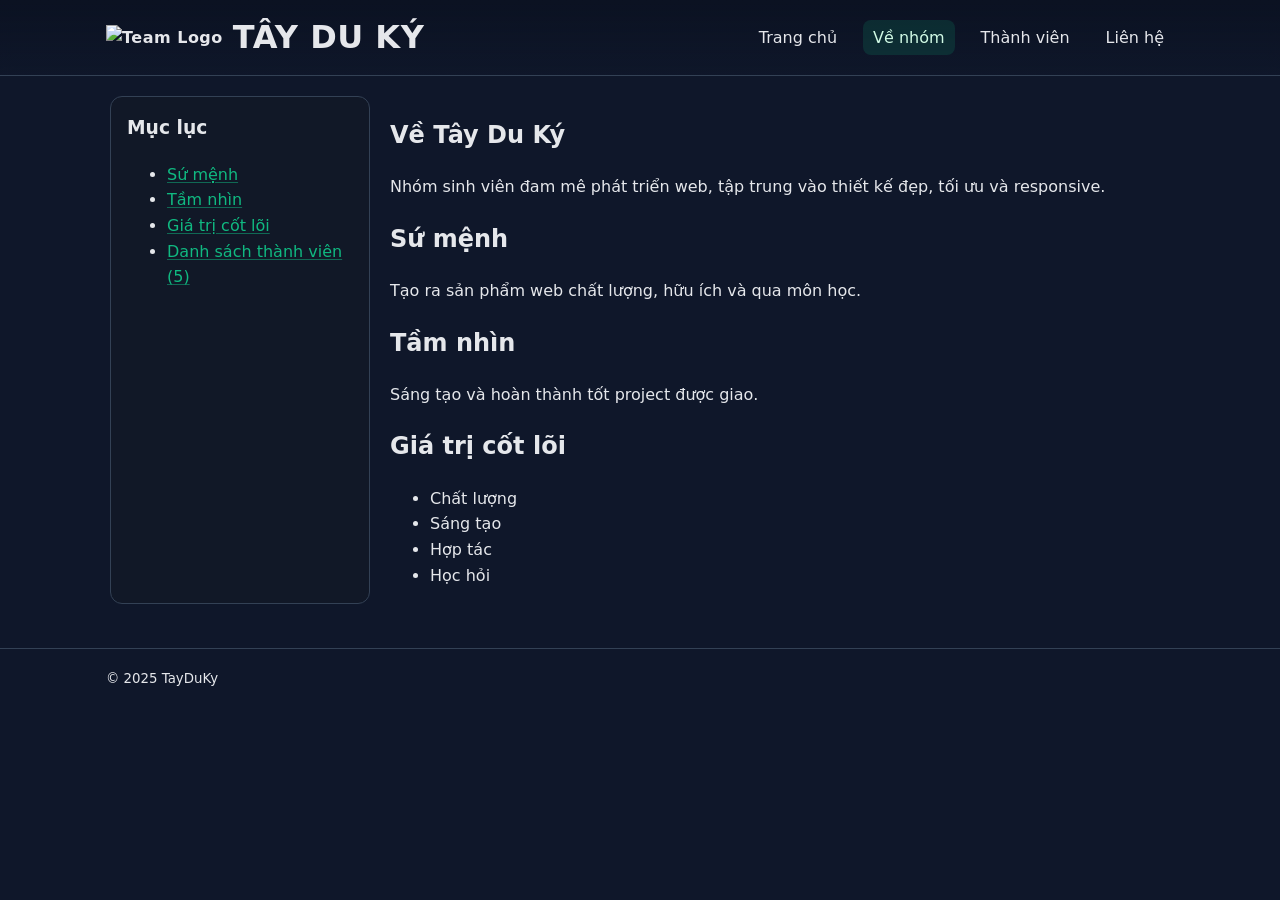
==== commit 609cf8f9: "chore(Khai): Chinh sua lai noi dung" ====
--- a/about.html
+++ b/about.html
@@ -10,7 +10,7 @@
     <header class="site-header">
       <div class="container">
         <a class="brand" href="index.html">
-          <img src="assets/images/logo.png" alt="GA01 Logo" />
+          <img src="assets/images/logo.png" alt="Team Logo" />
           <span>Tây Du Ký</span>
         </a>
         <nav class="nav" aria-label="Primary">
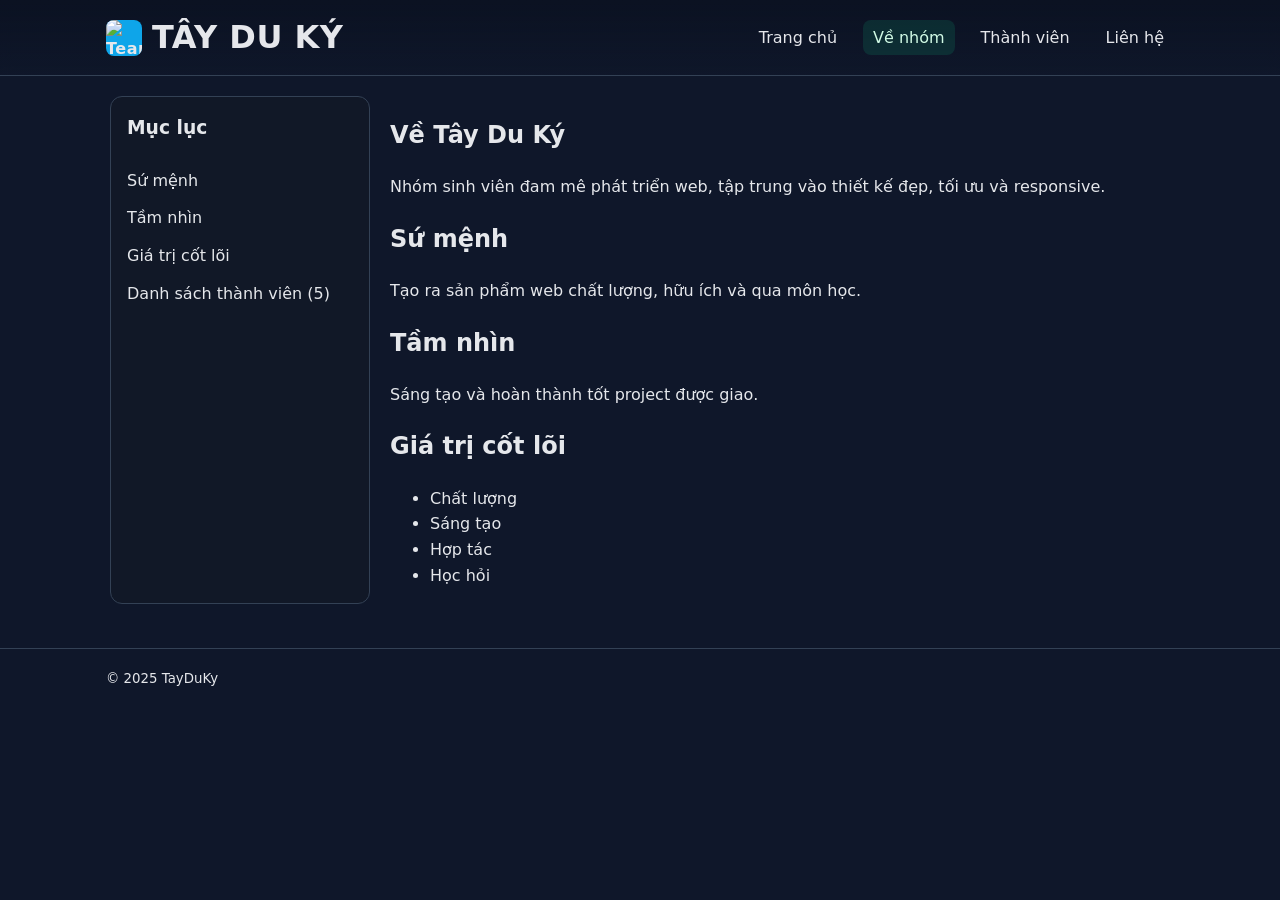
==== commit d1094d54: "Resolve conflict main" ====
--- a/about.html
+++ b/about.html
@@ -3,7 +3,7 @@
   <head>
     <meta charset="UTF-8" />
     <meta name="viewport" content="width=device-width, initial-scale=1" />
-    <title>Tây Du Kí - Về nhóm</title>
+    <title>Tây Du Ký - Về nhóm</title>
     <link rel="stylesheet" href="css/style.css" />
   </head>
   <body>
@@ -11,7 +11,7 @@
       <div class="container">
         <a class="brand" href="index.html">
           <img src="assets/images/logo.png" alt="Team Logo" />
-          <span>Tây Du Ký</span>
+          <span>TÂY DU KÝ</span>
         </a>
         <nav class="nav" aria-label="Primary">
           <button
--- a/css/style.css
+++ b/css/style.css
@@ -1,81 +1,498 @@
 /* GA01 Group Website - Base Styles */
-:root{
-  --bg:#0f172a; /* slate-900 */
-  --panel:#111827; /* gray-900 */
-  --text:#e5e7eb; /* gray-200 */
-  --muted:#9ca3af; /* gray-400 */
-  --primary:#10b981; /* emerald-500 */
-  --primary-600:#059669;
-  --card:#1f2937; /* gray-800 */
-  --border:#334155; /* slate-700 */
-  /* Link theming */
+:root {
+  --bg: #0f172a; /* slate-900 */
+  --panel: #111827; /* gray-900 */
+  --text: #e5e7eb; /* gray-200 */
+  --muted: #9ca3af; /* gray-400 */
+  --primary: #10b981; /* emerald-500 */
+  --primary-600: #059669;
+  --card: #1f2937; /* gray-800 */
+  --border: #334155; /* slate-700 */
+  /* Link theming (từ main) */
   --link: var(--primary);
   --link-hover: var(--primary-600);
   --link-visited: #34d399; /* emerald-400 */
 }
-*{box-sizing:border-box}
-html,body{margin:0;padding:0;background:var(--bg);color:var(--text);font-family:system-ui,-apple-system,Segoe UI,Roboto,Ubuntu,"Helvetica Neue",Arial,"Noto Sans",sans-serif;line-height:1.6}
-img{max-width:100%;display:block}
-.container{max-width:1100px;margin:0 auto;padding:0 16px}
-
-/* Global links */
-a{color:var(--link);text-decoration:underline;text-underline-offset:2px;text-decoration-color:rgba(16,185,129,.5)}
-a:hover{color:var(--link-hover);text-decoration-color:var(--link-hover)}
-a:active{color:var(--link-hover);filter:brightness(1.08)}
-a:visited{color:var(--link-visited)}
-a:focus-visible{outline:2px solid var(--primary);outline-offset:2px;border-radius:4px}
-
-/* Header */
-.site-header{position:sticky;top:0;z-index:50;background:linear-gradient(180deg,#0b1222,rgba(15,23,42,.7));backdrop-filter:blur(6px);border-bottom:1px solid var(--border)}
-.site-header .brand{display:flex;align-items:center;gap:10px;color:var(--text);text-decoration:none;font-weight:900;letter-spacing:.5px}
-.site-header .brand span{font-size: clamp(22px, 4vw, 32px); text-transform: uppercase;}
-.site-header .container{display:flex;align-items:center;justify-content:space-between;padding:12px 16px}
-.nav .menu{list-style:none;margin:0;padding:0;display:flex;gap:16px}
-.nav a{color:var(--text);text-decoration:none;padding:8px 10px;border-radius:8px}
-.nav a:visited{color:var(--text)}
-.nav a.active,.nav a:hover{background:rgba(16,185,129,.15);color:#d1fae5}
-.menu-toggle{display:none;background:none;border:1px solid var(--border);color:var(--text);padding:6px 10px;border-radius:8px}
+* {
+  box-sizing: border-box;
+}
+html,
+body {
+  margin: 0;
+  padding: 0;
+  background: var(--bg);
+  color: var(--text);
+  font-family: system-ui, -apple-system, Segoe UI, Roboto, Ubuntu,
+    "Helvetica Neue", Arial, "Noto Sans", sans-serif;
+  line-height: 1.6;
+}
+img {
+  max-width: 100%;
+  display: block;
+}
+.container {
+  max-width: 1100px;
+  margin: 0 auto;
+  padding: 0 16px;
+}
+
+/* Global links (từ main) */
+a {
+  color: var(--link);
+  text-decoration: underline;
+  text-underline-offset: 2px;
+  text-decoration-color: rgba(16, 185, 129, 0.5);
+}
+a:hover {
+  color: var(--link-hover);
+  text-decoration-color: var(--link-hover);
+}
+a:active {
+  color: var(--link-hover);
+  filter: brightness(1.08);
+}
+a:visited {
+  color: var(--link-visited);
+}
+a:focus-visible {
+  outline: 2px solid var(--primary);
+  outline-offset: 2px;
+  border-radius: 4px;
+}
+
+/* Header (Đã gộp) */
+.site-header {
+  position: sticky;
+  top: 0;
+  z-index: 50;
+  background: linear-gradient(180deg, #0b1222, rgba(15, 23, 42, 0.7));
+  backdrop-filter: blur(6px);
+  border-bottom: 1px solid var(--border);
+}
+.site-header .brand {
+  display: flex;
+  align-items: center;
+  gap: 10px;
+  color: var(--text);
+  text-decoration: none;
+  font-weight: 900; /* Cập nhật từ main */
+  letter-spacing: 0.5px; /* Cập nhật từ main */
+}
+/* Style cho text "TÂY DU KÝ" (từ main) */
+.site-header .brand span {
+  font-size: clamp(22px, 4vw, 32px);
+  text-transform: uppercase;
+}
+/* Giữ lại style logo của bạn (HEAD) */
+.site-header .brand img {
+  width: 36px;
+  height: 36px;
+  object-fit: cover;
+  border-radius: 8px;
+  background: #0ea5e9;
+}
+.site-header .container {
+  display: flex;
+  align-items: center;
+  justify-content: space-between;
+  padding: 12px 16px;
+}
+.nav .menu {
+  list-style: none;
+  margin: 0;
+  padding: 0;
+  display: flex;
+  gap: 16px;
+}
+.nav a {
+  color: var(--text);
+  text-decoration: none;
+  padding: 8px 10px;
+  border-radius: 8px;
+}
+/* Style cho link nav đã visited (từ main) */
+.nav a:visited {
+  color: var(--text);
+}
+.nav a.active,
+.nav a:hover {
+  background: rgba(16, 185, 129, 0.15);
+  color: #d1fae5;
+}
+.menu-toggle {
+  display: none;
+  background: none;
+  border: 1px solid var(--border);
+  color: var(--text);
+  padding: 6px 10px;
+  border-radius: 8px;
+}
 
 /* Layout */
-.layout{display:grid;grid-template-columns:260px 1fr;gap:20px;padding:20px}
-.sidebar{background:var(--panel);border:1px solid var(--border);border-radius:12px;padding:16px}
-.sidebar h3{margin-top:0}
-.content{background:transparent}
-
+.layout {
+  display: grid;
+  grid-template-columns: 260px 1fr;
+  gap: 20px;
+  padding: 20px;
+}
+.sidebar {
+  background: var(--panel);
+  border: 1px solid var(--border);
+  border-radius: 12px;
+  padding: 16px;
+}
+.sidebar h3 {
+  margin-top: 0;
+}
+.content {
+  background: transparent;
+}
+
+/* Side bar (Giữ lại để link có màu trắng) */
+.sidebar ul {
+  list-style: none;
+  padding: 0;
+  margin: 0;
+}
+.sidebar a:link,
+.sidebar a:visited {
+  color: var(--text); /* Ghi đè Global links */
+  text-decoration: none;
+  display: block;
+  padding: 6px 0;
+}
+.sidebar a:hover {
+  color: var(--primary); /* Ghi đè Global links */
+  text-decoration: none;
+}
 /* Hero */
-.hero{background:linear-gradient(135deg,rgba(16,185,129,.15),rgba(59,130,246,.1));border:1px solid var(--border);padding:24px;border-radius:16px;margin-bottom:20px}
-.hero h1{margin:0 0 10px}
-
-/* Cards */
-.grid{display:grid;grid-template-columns:repeat(5,1fr);gap:16px}
-.card{background:var(--card);border:1px solid var(--border);border-radius:14px;overflow:hidden;display:flex;flex-direction:column}
-.card img{height:160px;object-fit:cover}
-.card h3{margin:12px 12px 0}
-.card p{margin:4px 12px 12px;color:var(--muted)}
-.btn{margin:0 12px 14px;align-self:flex-start;background:var(--primary);color:#06291f;text-decoration:none;padding:8px 12px;border-radius:8px;font-weight:600}
-.btn:link,.btn:visited{color:#06291f;text-decoration:none}
-.btn:hover{background:var(--primary-600);color:#eafff7}
-.btn:focus-visible{outline:2px solid #eafff7;outline-offset:2px}
+.hero {
+  background: linear-gradient(
+    135deg,
+    rgba(16, 185, 129, 0.15),
+    rgba(59, 130, 246, 0.1)
+  );
+  border: 1px solid var(--border);
+  padding: 24px;
+  border-radius: 16px;
+  margin-bottom: 20px;
+}
+.hero h1 {
+  margin: 0 0 10px;
+}
+
+/* Cards (Đã gộp) */
+.grid {
+  display: grid;
+  grid-template-columns: repeat(5, 1fr);
+  gap: 16px;
+}
+.card {
+  background: var(--card);
+  border: 1px solid var(--border);
+  border-radius: 14px;
+  overflow: hidden;
+  display: flex;
+  flex-direction: column;
+}
+.card img {
+  height: 160px;
+  object-fit: cover;
+}
+.card h3 {
+  margin: 12px 12px 0;
+}
+.card p {
+  margin: 4px 12px 12px;
+  color: var(--muted);
+}
+.btn {
+  margin: 0 12px 14px;
+  align-self: flex-start;
+  background: var(--primary);
+  color: #06291f;
+  text-decoration: none;
+  padding: 8px 12px;
+  border-radius: 8px;
+  font-weight: 600;
+}
+/* Style cho button link (từ main) */
+.btn:link,
+.btn:visited {
+  color: #06291f;
+  text-decoration: none;
+}
+.btn:hover {
+  background: var(--primary-600);
+  color: #eafff7;
+}
+/* Style focus cho button (từ main) */
+.btn:focus-visible {
+  outline: 2px solid #eafff7;
+  outline-offset: 2px;
+}
 
 /* Member page */
-.member-header{display:flex;align-items:center;gap:16px;margin-bottom:16px}
-.avatar{width:96px;height:96px;border-radius:50%;object-fit:cover;border:3px solid var(--primary)}
+.member-header {
+  display: flex;
+  align-items: center;
+  gap: 16px;
+  margin-bottom: 16px;
+}
+.avatar {
+  width: 96px;
+  height: 96px;
+  border-radius: 50%;
+  object-fit: cover;
+  border: 3px solid var(--primary);
+}
 
 /* Contact */
-.contact ul{list-style:none;padding:0;margin:0}
-.contact li{padding:6px 0;border-bottom:1px dashed var(--border)}
+.contact ul {
+  list-style: none;
+  padding: 0;
+  margin: 0;
+}
+.contact li {
+  padding: 6px 0;
+  border-bottom: 1px dashed var(--border);
+}
 
 /* Footer */
-.site-footer{border-top:1px solid var(--border);margin-top:24px}
-.site-footer .container{padding:16px}
-
-/* Responsive */
-@media (max-width: 980px){
-  .layout{grid-template-columns:1fr;}
-  .grid{grid-template-columns:repeat(2,1fr)}
-}
-@media (max-width: 560px){
-  .nav .menu{display:none;flex-direction:column;background:var(--panel);position:absolute;right:16px;top:56px;border:1px solid var(--border);border-radius:12px;padding:8px;width:min(90vw,260px)}
-  .menu-toggle{display:inline-block}
-  .grid{grid-template-columns:1fr}
-}
+.site-footer {
+  border-top: 1px solid var(--border);
+  margin-top: 24px;
+}
+.site-footer .container {
+  padding: 16px;
+}
+
+/* Trang value.html */
+.value-item {
+  background: var(--card);
+  border: 1px solid var(--border);
+  border-radius: 14px;
+  padding: 20px 24px;
+  margin-bottom: 20px;
+}
+
+.value-header {
+  border-bottom: 1px solid var(--border);
+  padding-bottom: 10px;
+  margin-bottom: 16px;
+}
+
+.value-header h2 {
+  margin: 0;
+  color: var(--primary);
+}
+
+.value-examples {
+  padding-left: 24px;
+}
+
+.value-examples li {
+  margin-bottom: 6px;
+  color: var(--muted);
+}
+
+.values-summary {
+  background: var(--panel); /* Dùng nền tối hơn */
+  border: 1px solid var(--border);
+  border-radius: 12px;
+  padding: 20px 24px;
+  margin-top: 24px;
+}
+.values-summary h2 {
+  margin-top: 0;
+}
+
+/* Style cho phần contact */
+.contact-info {
+  background: var(--panel);
+  border: 1px solid var(--border);
+  border-radius: 12px;
+  padding: 16px 20px;
+}
+.contact-item {
+  padding: 6px 0;
+}
+.contact-item strong {
+  color: var(--muted);
+  min-width: 90px;
+  display: inline-block;
+}
+
+/* Trang mission.html */
+.mission-intro,
+.mission-approach {
+  background: var(--panel);
+  border: 1px solid var(--border);
+  border-radius: 12px;
+  padding: 20px 24px;
+  margin: 20px 0;
+}
+.mission-goals h2,
+.mission-approach h2 {
+  margin-top: 0;
+}
+/* Grid cho các mục tiêu */
+.goals-grid {
+  display: grid;
+  grid-template-columns: repeat(2, 1fr); /* 2 cột */
+  gap: 16px;
+  margin: 20px 0;
+}
+.goal-card {
+  background: var(--card);
+  border: 1px solid var(--border);
+  border-radius: 14px;
+  padding: 20px;
+  display: flex;
+  flex-direction: column;
+}
+.goal-card h3 {
+  margin: 0 0 8px;
+  color: var(--primary);
+}
+.goal-card p {
+  margin: 0;
+  color: var(--muted);
+}
+.goal-icon {
+  font-size: 1.75rem;
+  margin-bottom: 12px;
+}
+
+/* Trang vision.html */
+.vision-intro,
+.vision-future {
+  background: var(--panel);
+  border: 1px solid var(--border);
+  border-radius: 12px;
+  padding: 20px 24px;
+  margin: 20px 0;
+}
+.vision-intro h2,
+.vision-future h2 {
+  margin-top: 0;
+}
+/* Timeline */
+.goals-timeline {
+  border-left: 3px solid var(--primary);
+  padding-left: 24px;
+  margin: 24px 0 32px;
+}
+.timeline-item {
+  position: relative;
+  margin-bottom: 24px;
+}
+/* Dấu chấm tròn trên timeline */
+.timeline-item::before {
+  content: "";
+  position: absolute;
+  left: -33.5px; /* (24px padding + 3px border + 6px dot/2) */
+  top: 6px;
+  width: 10px;
+  height: 10px;
+  background: var(--bg);
+  border: 3px solid var(--primary);
+  border-radius: 50%;
+}
+.timeline-phase {
+  font-weight: 700;
+  color: var(--muted);
+  font-size: 0.9rem;
+  margin-bottom: 4px;
+}
+.timeline-content h3 {
+  margin: 0 0 8px;
+}
+.timeline-content p {
+  margin: 0;
+}
+/* Grid các kỹ năng */
+.skills-grid {
+  display: grid;
+  grid-template-columns: repeat(3, 1fr);
+  gap: 16px;
+  margin: 20px 0;
+}
+.skill-category {
+  background: var(--card);
+  border: 1px solid var(--border);
+  border-radius: 12px;
+  padding: 16px 20px;
+}
+.skill-category h3 {
+  margin-top: 0;
+  border-bottom: 1px solid var(--border);
+  padding-bottom: 8px;
+}
+.skill-category ul {
+  padding-left: 20px;
+  margin: 0;
+  color: var(--muted);
+}
+.skill-category li {
+  margin-bottom: 4px;
+}
+/* Grid kế hoạch tương lai */
+.future-plans {
+  display: grid;
+  grid-template-columns: repeat(3, 1fr);
+  gap: 16px;
+}
+.plan-item {
+  background: var(--card);
+  border: 1px solid var(--border);
+  border-radius: 12px;
+  padding: 16px 20px;
+}
+.plan-item h3 {
+  margin: 0 0 8px;
+}
+.plan-item p {
+  margin: 0;
+  color: var(--muted);
+}
+
+/* Responsive (Đã dọn dẹp block bị lặp) */
+@media (max-width: 980px) {
+  .layout {
+    grid-template-columns: 1fr;
+  }
+  .grid {
+    grid-template-columns: repeat(2, 1fr);
+  }
+
+  /* Cập nhật responsive cho class mới */
+  .goals-grid {
+    grid-template-columns: 1fr;
+  }
+  .skills-grid,
+  .future-plans {
+    grid-template-columns: 1fr;
+  }
+}
+
+@media (max-width: 560px) {
+  .nav .menu {
+    display: none;
+    flex-direction: column;
+    background: var(--panel);
+    position: absolute;
+    right: 16px;
+    top: 56px;
+    border: 1px solid var(--border);
+    border-radius: 12px;
+    padding: 8px;
+    width: min(90vw, 260px);
+  }
+  .menu-toggle {
+    display: inline-block;
+  }
+  .grid {
+    grid-template-columns: 1fr;
+  }
+}
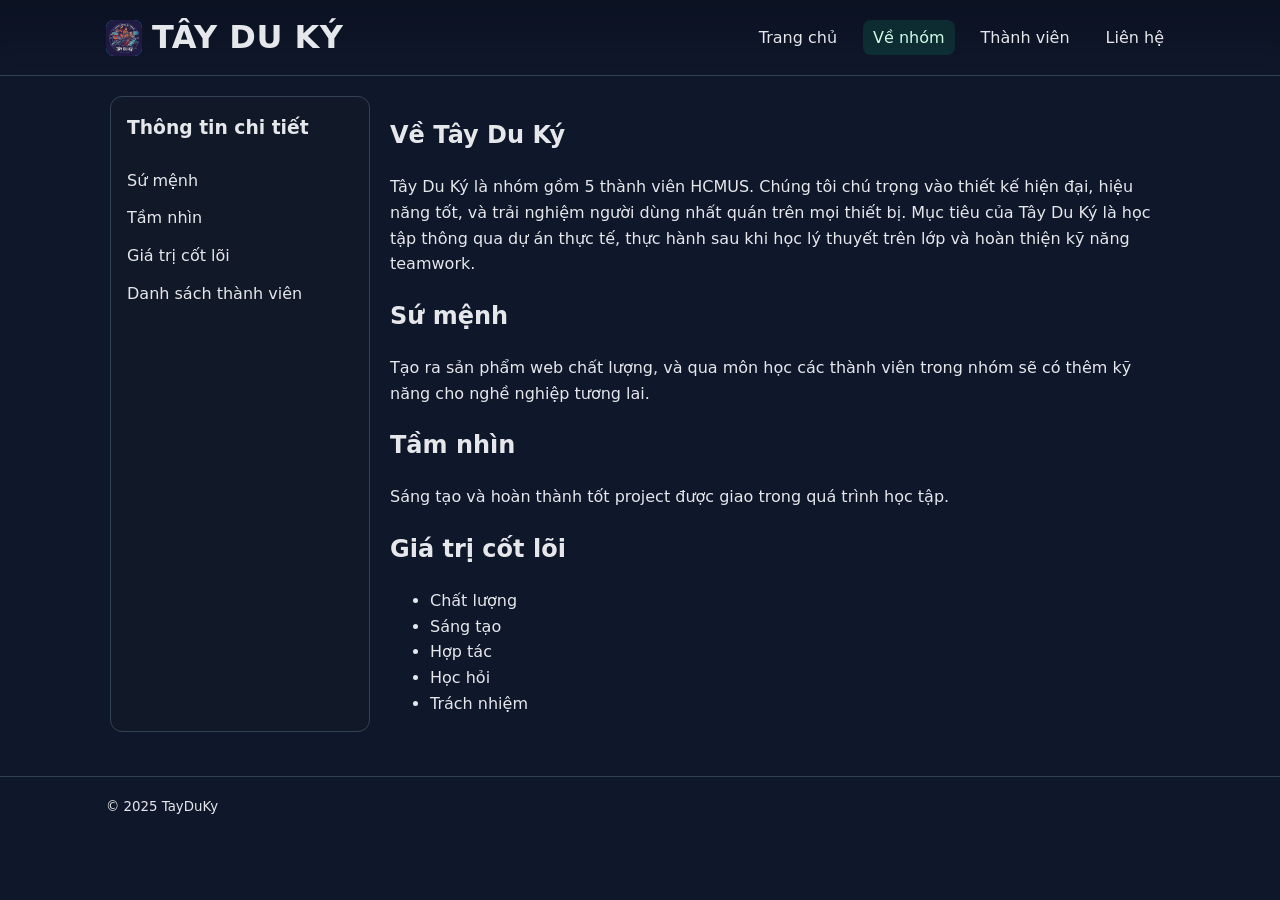
==== commit 77ad8ce9: "Fix(Khai): Them logo va dieu chinh mot so noi dung" ====
--- a/about.html
+++ b/about.html
@@ -26,7 +26,7 @@
             <li><a href="index.html">Trang chủ</a></li>
             <li><a class="active" href="about.html">Về nhóm</a></li>
             <li><a href="index.html#members">Thành viên</a></li>
-            <li><a href="index.html#contact">Liên hệ</a></li>
+            <li><a href="contact.html">Liên hệ</a></li>
           </ul>
         </nav>
       </div>
@@ -34,27 +34,35 @@
 
     <main class="container layout">
       <aside class="sidebar">
-        <h3>Mục lục</h3>
+        <h3>Thông tin chi tiết</h3>
         <ul>
           <li><a href="mission.html">Sứ mệnh</a></li>
           <li><a href="vision.html">Tầm nhìn</a></li>
           <li><a href="values.html">Giá trị cốt lõi</a></li>
-          <li><a href="index.html#members">Danh sách thành viên (5)</a></li>
+          <li><a href="index.html#members">Danh sách thành viên</a></li>
         </ul>
       </aside>
 
       <section class="content">
         <h1>Về Tây Du Ký</h1>
         <p>
-          Nhóm sinh viên đam mê phát triển web, tập trung vào thiết kế đẹp, tối
-          ưu và responsive.
+          Tây Du Ký là nhóm gồm 5 thành viên HCMUS. Chúng tôi chú trọng vào
+          thiết kế hiện đại, hiệu năng tốt, và trải nghiệm người dùng nhất quán
+          trên mọi thiết bị. Mục tiêu của Tây Du Ký là học tập thông qua dự án
+          thực tế, thực hành sau khi học lý thuyết trên lớp và hoàn thiện kỹ
+          năng teamwork.
         </p>
 
         <h2 id="mission">Sứ mệnh</h2>
-        <p>Tạo ra sản phẩm web chất lượng, hữu ích và qua môn học.</p>
+        <p>
+          Tạo ra sản phẩm web chất lượng, và qua môn học các thành viên trong
+          nhóm sẽ có thêm kỹ năng cho nghề nghiệp tương lai.
+        </p>
 
         <h2 id="vision">Tầm nhìn</h2>
-        <p>Sáng tạo và hoàn thành tốt project được giao.</p>
+        <p>
+          Sáng tạo và hoàn thành tốt project được giao trong quá trình học tập.
+        </p>
 
         <h2 id="values">Giá trị cốt lõi</h2>
         <ul>
@@ -62,6 +70,7 @@
           <li>Sáng tạo</li>
           <li>Hợp tác</li>
           <li>Học hỏi</li>
+          <li>Trách nhiệm</li>
         </ul>
       </section>
     </main>
